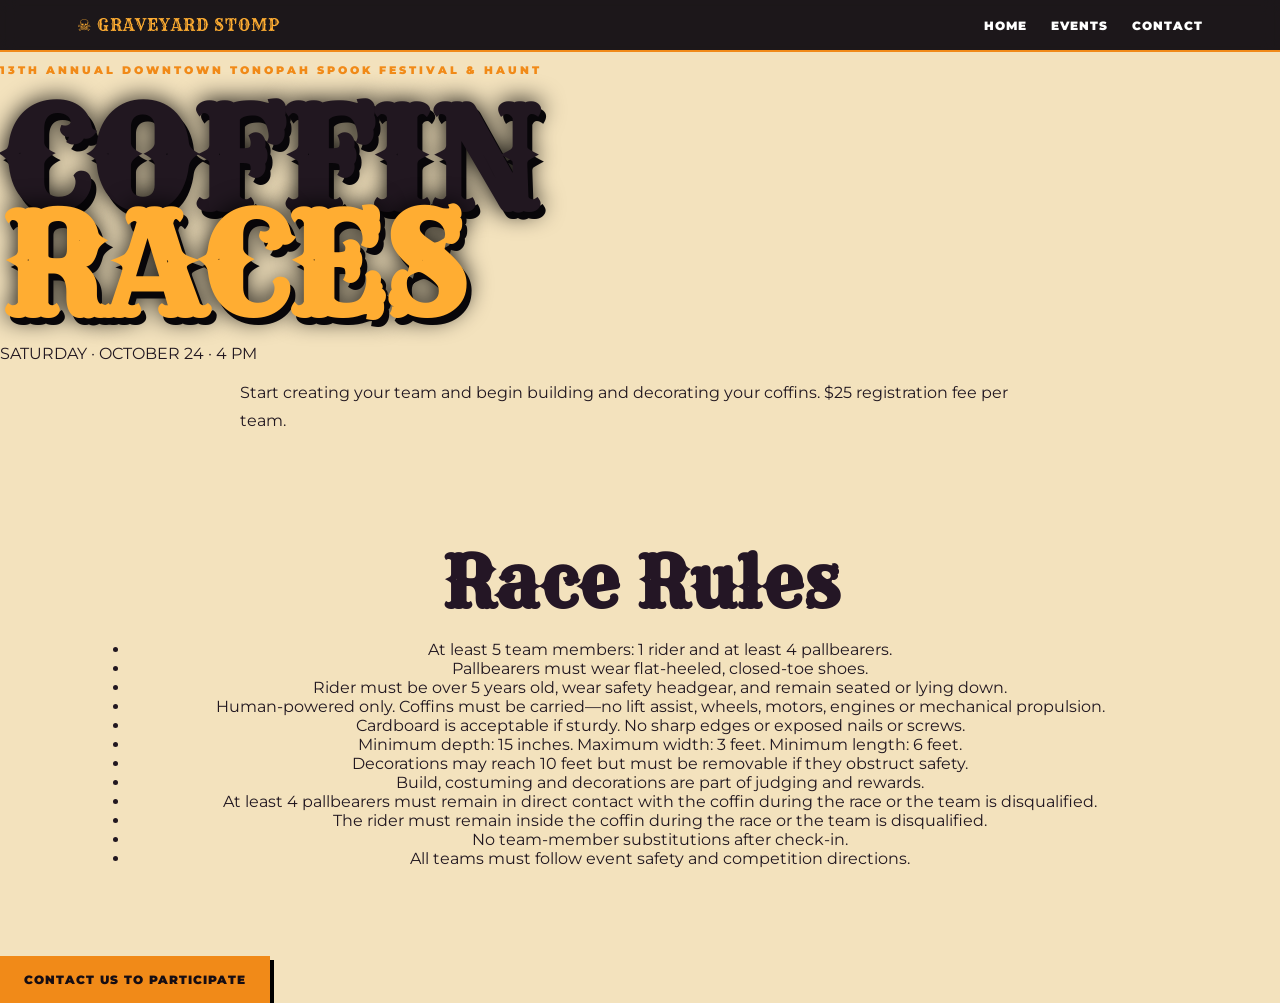
==== coffin-races.html @ 4c0f3818 "Add coffin-races.html event page" ====
<!doctype html><html><head><meta charset="utf-8"><meta name="viewport" content="width=device-width,initial-scale=1"><title>Coffin Races | Graveyard Stomp</title><link rel="stylesheet" href="styles.css"></head><body class="detail"><header class="nav"><a class="brand" href="index.html">☠ GRAVEYARD STOMP</a><nav><a href="index.html">Home</a><a href="index.html#events">Events</a><a href="index.html#contact">Contact</a></nav></header><main class="detailmain"><p class="eyebrow">13TH ANNUAL DOWNTOWN TONOPAH SPOOK FESTIVAL &amp; HAUNT</p><h1>COFFIN<br><em>RACES</em></h1><p class="bigdate">SATURDAY · OCTOBER 24 · 4 PM</p><p class="lead">Start creating your team and begin building and decorating your coffins. $25 registration fee per team.</p><section class="rulebox"><h2>Race Rules</h2><ul><li>At least 5 team members: 1 rider and at least 4 pallbearers.</li><li>Pallbearers must wear flat-heeled, closed-toe shoes.</li><li>Rider must be over 5 years old, wear safety headgear, and remain seated or lying down.</li><li>Human-powered only. Coffins must be carried—no lift assist, wheels, motors, engines or mechanical propulsion.</li><li>Cardboard is acceptable if sturdy. No sharp edges or exposed nails or screws.</li><li>Minimum depth: 15 inches. Maximum width: 3 feet. Minimum length: 6 feet.</li><li>Decorations may reach 10 feet but must be removable if they obstruct safety.</li><li>Build, costuming and decorations are part of judging and rewards.</li><li>At least 4 pallbearers must remain in direct contact with the coffin during the race or the team is disqualified.</li><li>The rider must remain inside the coffin during the race or the team is disqualified.</li><li>No team-member substitutions after check-in.</li><li>All teams must follow event safety and competition directions.</li></ul></section><a class="button" href="index.html#contact">CONTACT US TO PARTICIPATE</a></main></body></html>
---- styles.css ----
@import url('https://fonts.googleapis.com/css2?family=Rye&family=Special+Elite&family=Montserrat:wght@500;700;900&display=swap');:root{--orange:#f18a18;--orange2:#ffad32;--purple:#6b2b84;--deep:#120d15;--black:#080609;--cream:#f3e2bd;--paper:#ead4a4;--white:#fffaf0}*{box-sizing:border-box}html{scroll-behavior:smooth}body{margin:0;background:var(--cream);color:#211720;font-family:'Montserrat',Arial,sans-serif}a{color:inherit}.nav{position:sticky;top:0;z-index:20;background:#0b080ded;color:white;display:flex;justify-content:space-between;align-items:center;padding:15px 6%;border-bottom:2px solid var(--orange);backdrop-filter:blur(8px)}.brand{font-family:'Rye',Georgia,serif;text-decoration:none;letter-spacing:1px;color:var(--orange2)}.brand span{color:var(--cream)}nav{display:flex;gap:24px}nav a{text-decoration:none;font-size:12px;font-weight:900;text-transform:uppercase;letter-spacing:1px}nav a:hover{color:var(--orange)}.menu{display:none;background:none;border:0;color:var(--orange);font-size:25px}.hero{min-height:88vh;display:grid;place-items:center;text-align:center;color:white;position:relative;overflow:hidden;padding:80px 20px;background:radial-gradient(circle at 50% 22%,#5b286f 0 13%,#2a1733 28%,#130e17 55%,#080609 100%)}.hero:before{content:"";position:absolute;inset:0;background:repeating-linear-gradient(0deg,transparent 0 5px,#ffffff05 6px);opacity:.35}.moon{position:absolute;width:min(38vw,330px);height:min(38vw,330px);border-radius:50%;background:radial-gradient(circle at 35% 30%,#fff1b3,#e6ad45 65%,#c77a1e);top:9%;box-shadow:0 0 90px #f28c1855}.hero-copy{z-index:3}.eyebrow{font-size:11px;font-weight:900;letter-spacing:3px;color:var(--orange);text-transform:uppercase}h1{font-family:'Rye',Georgia,serif;font-size:clamp(62px,12vw,138px);line-height:.77;margin:30px 0 24px;letter-spacing:-2px;text-shadow:5px 7px 0 #080609,0 0 25px #000}h1 em{font-style:normal;color:var(--orange2)}.tagline{font-family:'Special Elite',Georgia,serif;font-size:clamp(23px,4vw,40px);margin:0;color:#ffe0a0}.tease{font-family:'Special Elite',Georgia,serif;color:#d8c9d9;font-size:17px}.cta{display:flex;gap:12px;justify-content:center;flex-wrap:wrap;margin-top:30px}.button{padding:14px 22px;background:var(--orange);color:#160d13;text-decoration:none;font-size:12px;font-weight:900;letter-spacing:1px;border:2px solid var(--orange);box-shadow:4px 4px 0 #000}.button.ghost{background:#0c080aaa;color:white}.button.purple{background:var(--purple);border-color:var(--purple);color:white}.desert{position:absolute;z-index:2;bottom:-3px;width:100%;height:21%;background:#080609;clip-path:polygon(0 52%,9% 38%,18% 53%,28% 25%,36% 50%,47% 31%,57% 50%,69% 22%,79% 46%,90% 28%,100% 48%,100% 100%,0 100%)}.desert b,.desert i{position:absolute;bottom:25%;font-size:35px;color:#261828}.desert b{left:17%}.desert i{right:20%}.desert span{position:absolute;left:7%;top:10%;color:#d38b32}section{padding:85px max(7%,20px);text-align:center;position:relative}h2{font-family:'Rye',Georgia,serif;font-size:clamp(38px,6vw,70px);line-height:1.02;margin:12px auto 22px;max-width:950px;color:#241625}h2 span{color:var(--purple)}.lead{max-width:800px;margin:15px auto;line-height:1.75;font-size:16px}.festival{background:linear-gradient(#f1dfb8,#e7c991);overflow:hidden}.festival:before,.festival:after{content:"✦";position:absolute;font-size:160px;color:#5d28640c}.festival:before{left:2%;top:10%}.festival:after{right:2%;bottom:0}.seal{width:94px;height:94px;border:3px double var(--purple);border-radius:50%;display:flex;flex-direction:column;justify-content:center;margin:0 auto 24px;font:900 34px/25px Georgia;color:var(--purple);transform:rotate(-5deg)}.seal span{font-size:13px}.seal small{font:900 9px Montserrat;letter-spacing:2px}.date{font-size:13px;font-weight:900;letter-spacing:1.5px;color:#5b266f}.highlights{display:flex;justify-content:center;gap:10px;flex-wrap:wrap;margin-top:30px}.highlights span{border:1px solid #8b6a4e;padding:9px 13px;font-size:10px;font-weight:900;letter-spacing:1px}.events{background:#f6ead0}.cards{display:grid;grid-template-columns:repeat(2,minmax(240px,1fr));gap:20px;max-width:1050px;margin:45px auto 0;text-align:left}.cards article{background:#fff9ea;padding:30px;border:1px solid #cbb893;border-top:5px solid var(--orange);box-shadow:7px 7px 0 #2b17251a;position:relative}.icon{font-size:38px;float:right;margin-left:10px}.kicker{font-size:9px;font-weight:900;letter-spacing:1.5px;color:#8c3c20}.cards h3{font-family:'Rye',Georgia,serif;font-size:25px;margin:7px 0 12px;color:var(--purple)}.cards p{line-height:1.55}.soon{display:block;margin-top:18px;padding-top:12px;border-top:1px dashed #bba987;font-family:'Special Elite',serif;font-size:13px}.haunt{background:linear-gradient(110deg,#160e19,#32163a);color:white;display:grid;grid-template-columns:1.2fr .8fr;gap:50px;align-items:center;text-align:left}.haunt h2{color:white;margin-left:0}.haunt p{line-height:1.7;max-width:700px}.haunt blockquote{font-family:'Rye',Georgia,serif;font-size:clamp(32px,5vw,62px);margin:0;color:#ead7ae;border-left:4px solid var(--orange);padding-left:28px}.haunt strong{color:var(--orange)}.dark{background:#0d090f;color:white}.dark h2{color:white}.dark .lead{color:#cfc3d0}.dark .cards article{background:#201624;border-color:#36263b}.dark .cards h3{color:var(--orange2)}.involvement{grid-template-columns:repeat(3,1fr)}.involvement a{color:#ffad32;font-size:12px;font-weight:900;text-transform:uppercase}.donation{background:linear-gradient(#ead4a4,#f3e2bd)}.donate{display:flex;gap:15px;justify-content:center;flex-wrap:wrap;margin:35px auto}.donate div{background:#fff8e9;border:2px solid var(--purple);min-width:210px;padding:22px;box-shadow:4px 4px 0 #6b2b8422}.donate strong,.donate b{display:block}.donate strong{color:var(--purple);font-size:11px;letter-spacing:2px}.donate b{margin-top:7px}.small{font-size:12px}.contact{background:#201324;color:white}.contact h2{color:var(--orange2)}.contact a{color:#fff0c7}.contact p{line-height:1.8}footer{background:#080609;color:#d8c8b2;padding:32px 6%;display:flex;gap:25px;justify-content:space-between;align-items:center;flex-wrap:wrap;border-top:3px solid var(--orange);font-size:11px}footer strong,footer small{display:block}footer strong{font-family:'Rye',Georgia,serif;color:var(--orange2);font-size:18px}footer small{margin-top:4px}@media(max-width:760px){.menu{display:block}nav{display:none;position:absolute;top:57px;left:0;right:0;background:#0b080d;padding:20px;flex-direction:column;text-align:center;border-bottom:2px solid var(--orange)}nav.open{display:flex}.hero{min-height:82vh}.moon{width:250px;height:250px}.cards,.involvement,.haunt{grid-template-columns:1fr}.haunt{text-align:center}.haunt h2{margin-left:auto}.haunt blockquote{text-align:left}.nav{padding:14px 20px}section{padding:65px 20px}h1{letter-spacing:-1px}.desert{height:14%}footer{justify-content:center;text-align:center}}

/* Approved Graveyard Stomp visual direction: no business logos */
.hero{border-bottom:7px solid #050305;box-shadow:inset 0 -35px 60px #000}.hero-copy{max-width:920px}.hero h1{filter:drop-shadow(0 7px 0 #000)}.western-note{font-family:'Special Elite',serif;font-size:13px;letter-spacing:1.4px;color:#c9a7cb;margin:18px auto 0;max-width:650px}.batfield{position:absolute;top:11%;left:7%;right:7%;font-size:36px;letter-spacing:70px;color:#050305;opacity:.85;transform:rotate(-7deg)}.cowboy{position:absolute;left:max(3%,20px);bottom:8%;width:190px;height:245px;z-index:4;filter:drop-shadow(8px 12px 5px #0009);transform:rotate(-4deg)}.cowboy .hat{position:absolute;top:0;left:6px;width:178px;height:63px;background:#09070a;border:4px solid #402247;border-radius:55% 55% 22% 22%;color:#f28c18;font-size:15px;padding-top:13px}.cowboy .hat:after{content:"";position:absolute;left:-25px;bottom:-12px;width:225px;height:24px;background:#09070a;border-radius:50%}.cowboy .skull{position:absolute;top:55px;left:39px;width:112px;height:115px;display:grid;place-items:center;font-size:91px;line-height:1;color:#ead5ad;text-shadow:2px 3px 0 #000}.cowboy .bandana{position:absolute;top:161px;left:49px;width:94px;height:77px;background:#9a391c;clip-path:polygon(0 0,100% 0,50% 100%);display:grid;place-items:start center;color:#f0a331;font-size:15px;padding-top:8px}.weathered-rule{background:#09060a;color:#b97025;border-top:2px solid #633376;border-bottom:2px solid #633376;padding:12px;text-align:center;font:700 10px/1 Montserrat,Arial;letter-spacing:4px;overflow:hidden;white-space:nowrap}.festival{background:linear-gradient(#e8d1a0,#d8b97e);border-bottom:10px solid #1a0e1d}.festival h2{text-shadow:1px 2px 0 #fff2}.seal{box-shadow:0 0 0 7px #6b2b8412}.events{background-color:#110b14;background-image:radial-gradient(circle at 20% 20%,#6b2b8422 0 1px,transparent 2px),linear-gradient(#140d17,#0c080e);color:#eee0c5}.events h2{color:#f3dca9}.events .cards article{background:linear-gradient(145deg,#211426,#130d17);border:1px solid #633376;border-top:5px solid var(--orange);color:#e9dbc1;box-shadow:8px 8px 0 #000}.events .cards h3{color:#ffad32}.events .soon{color:#bd9ac3;border-color:#583d5e}.mine-sign{display:inline-block;background:#1b111d;border:2px solid #7b4b29;box-shadow:inset 0 0 0 3px #130b14,5px 7px 0 #000;color:#e4b867;font-family:'Rye',serif;font-size:12px;letter-spacing:2px;padding:11px 20px;transform:rotate(-1.5deg);margin-bottom:20px}.event-intro{display:contents}.haunt{overflow:hidden;border-top:2px solid #6b2b84;border-bottom:2px solid #f18a18}.haunt:after{content:"TONOPAH";position:absolute;right:-40px;bottom:-35px;font:900 130px/1 Georgia;color:#ffffff05;letter-spacing:8px}.lantern{position:absolute;right:7%;top:10%;width:50px;height:65px;border:4px solid #0a060b;border-radius:8px;display:grid;place-items:center;color:#ffb237;background:#f28c1820;box-shadow:0 0 35px #f18a1866;font-size:25px}.dark{background-image:linear-gradient(#0c080eeb,#0c080ef5),repeating-linear-gradient(90deg,#fff 0 1px,transparent 1px 80px)}.donation{border-top:9px solid #1b0e1d}.contact{background:radial-gradient(circle at 50% 20%,#51235f,#201324 48%,#0d090f)}.final-mark{background:#0a070b;color:#f2d8a7;text-align:center;padding:55px 20px 30px;border-top:2px solid #6b2b84}.final-mark span{display:block;font-size:55px;color:#f18a18}.final-mark b{display:block;font:36px/1 'Rye',Georgia,serif;color:#ffad32;margin-top:8px}.final-mark small{display:block;margin-top:8px;letter-spacing:5px;color:#b996bd}@media(max-width:760px){.cowboy{width:115px;height:155px;left:-8px;bottom:5%;opacity:.72;transform:scale(.72) rotate(-4deg);transform-origin:bottom left}.batfield{font-size:24px;letter-spacing:30px}.western-note{padding:0 22px}.weathered-rule{font-size:8px;letter-spacing:2px}.lantern{opacity:.5}.final-mark b{font-size:27px}}
/* Hero cleanup after live visual review */
.hero-copy{position:relative;z-index:5;padding-bottom:55px}.hero h1{margin-top:24px}.hero .tagline,.hero .tease,.hero .western-note{position:relative;z-index:6}.hero .tagline{margin-top:12px}.hero .tease{margin-top:18px}.hero .western-note{margin-top:14px}.hero .cta{position:relative;z-index:7;margin-top:34px}.cowboy{display:none!important}@media(max-width:760px){.hero-copy{padding-bottom:25px}.hero .tagline{font-size:22px}.hero .tease{font-size:15px}.hero .western-note{font-size:11px;line-height:1.5}}
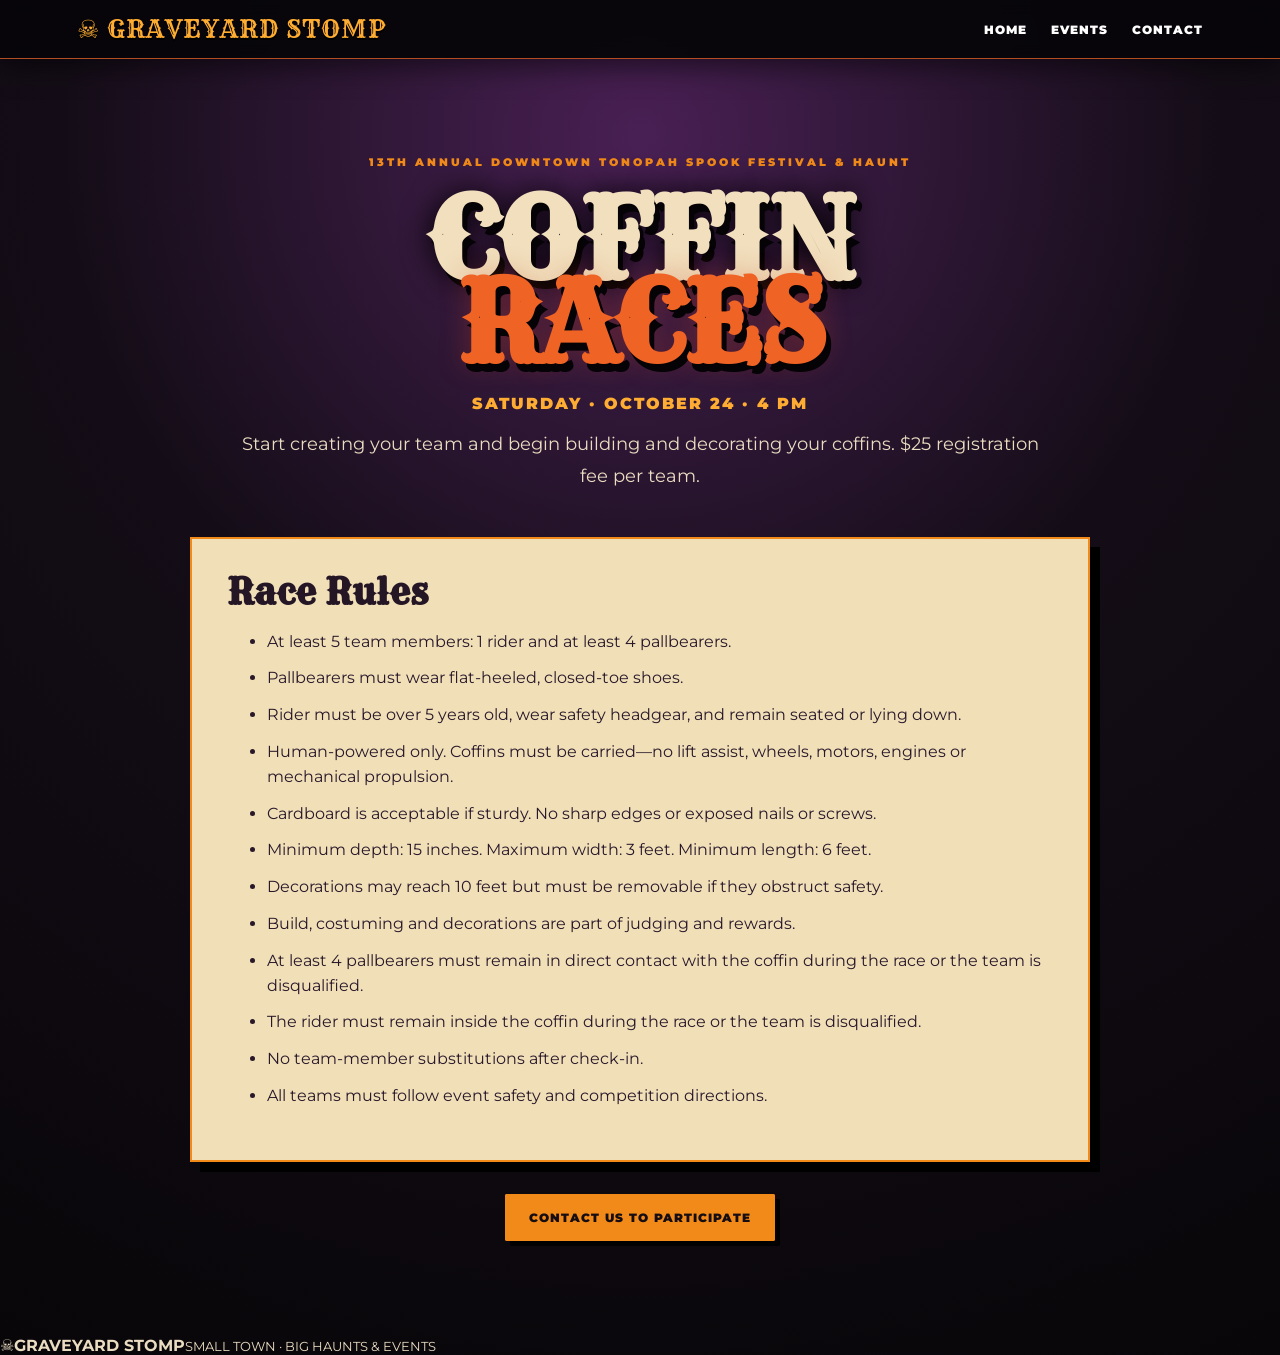
==== commit f6f2887b: "Extend cinematic Graveyard Stomp identity to coffin-races.html" ====
--- a/coffin-races.html
+++ b/coffin-races.html
@@ -1 +1 @@
-<!doctype html><html><head><meta charset="utf-8"><meta name="viewport" content="width=device-width,initial-scale=1"><title>Coffin Races | Graveyard Stomp</title><link rel="stylesheet" href="styles.css"></head><body class="detail"><header class="nav"><a class="brand" href="index.html">☠ GRAVEYARD STOMP</a><nav><a href="index.html">Home</a><a href="index.html#events">Events</a><a href="index.html#contact">Contact</a></nav></header><main class="detailmain"><p class="eyebrow">13TH ANNUAL DOWNTOWN TONOPAH SPOOK FESTIVAL &amp; HAUNT</p><h1>COFFIN<br><em>RACES</em></h1><p class="bigdate">SATURDAY · OCTOBER 24 · 4 PM</p><p class="lead">Start creating your team and begin building and decorating your coffins. $25 registration fee per team.</p><section class="rulebox"><h2>Race Rules</h2><ul><li>At least 5 team members: 1 rider and at least 4 pallbearers.</li><li>Pallbearers must wear flat-heeled, closed-toe shoes.</li><li>Rider must be over 5 years old, wear safety headgear, and remain seated or lying down.</li><li>Human-powered only. Coffins must be carried—no lift assist, wheels, motors, engines or mechanical propulsion.</li><li>Cardboard is acceptable if sturdy. No sharp edges or exposed nails or screws.</li><li>Minimum depth: 15 inches. Maximum width: 3 feet. Minimum length: 6 feet.</li><li>Decorations may reach 10 feet but must be removable if they obstruct safety.</li><li>Build, costuming and decorations are part of judging and rewards.</li><li>At least 4 pallbearers must remain in direct contact with the coffin during the race or the team is disqualified.</li><li>The rider must remain inside the coffin during the race or the team is disqualified.</li><li>No team-member substitutions after check-in.</li><li>All teams must follow event safety and competition directions.</li></ul></section><a class="button" href="index.html#contact">CONTACT US TO PARTICIPATE</a></main></body></html>+<!doctype html><html><head><meta charset="utf-8"><meta name="viewport" content="width=device-width,initial-scale=1"><title>Coffin Races | Graveyard Stomp</title><link rel="stylesheet" href="styles.css"></head><body class="detail"><header class="nav"><a class="brand" href="index.html">☠ GRAVEYARD STOMP</a><nav><a href="index.html">Home</a><a href="index.html#events">Events</a><a href="index.html#contact">Contact</a></nav></header><main class="detailmain"><p class="eyebrow">13TH ANNUAL DOWNTOWN TONOPAH SPOOK FESTIVAL &amp; HAUNT</p><h1>COFFIN<br><em>RACES</em></h1><p class="bigdate">SATURDAY · OCTOBER 24 · 4 PM</p><p class="lead">Start creating your team and begin building and decorating your coffins. $25 registration fee per team.</p><section class="rulebox"><h2>Race Rules</h2><ul><li>At least 5 team members: 1 rider and at least 4 pallbearers.</li><li>Pallbearers must wear flat-heeled, closed-toe shoes.</li><li>Rider must be over 5 years old, wear safety headgear, and remain seated or lying down.</li><li>Human-powered only. Coffins must be carried—no lift assist, wheels, motors, engines or mechanical propulsion.</li><li>Cardboard is acceptable if sturdy. No sharp edges or exposed nails or screws.</li><li>Minimum depth: 15 inches. Maximum width: 3 feet. Minimum length: 6 feet.</li><li>Decorations may reach 10 feet but must be removable if they obstruct safety.</li><li>Build, costuming and decorations are part of judging and rewards.</li><li>At least 4 pallbearers must remain in direct contact with the coffin during the race or the team is disqualified.</li><li>The rider must remain inside the coffin during the race or the team is disqualified.</li><li>No team-member substitutions after check-in.</li><li>All teams must follow event safety and competition directions.</li></ul></section><a class="button" href="index.html#contact">CONTACT US TO PARTICIPATE</a></main><div class="page-signoff"><span>☠</span><strong>GRAVEYARD STOMP</strong><small>SMALL TOWN · BIG HAUNTS &amp; EVENTS</small></div></body></html>
--- a/styles.css
+++ b/styles.css
@@ -3,4 +3,60 @@
 /* Approved Graveyard Stomp visual direction: no business logos */
 .hero{border-bottom:7px solid #050305;box-shadow:inset 0 -35px 60px #000}.hero-copy{max-width:920px}.hero h1{filter:drop-shadow(0 7px 0 #000)}.western-note{font-family:'Special Elite',serif;font-size:13px;letter-spacing:1.4px;color:#c9a7cb;margin:18px auto 0;max-width:650px}.batfield{position:absolute;top:11%;left:7%;right:7%;font-size:36px;letter-spacing:70px;color:#050305;opacity:.85;transform:rotate(-7deg)}.cowboy{position:absolute;left:max(3%,20px);bottom:8%;width:190px;height:245px;z-index:4;filter:drop-shadow(8px 12px 5px #0009);transform:rotate(-4deg)}.cowboy .hat{position:absolute;top:0;left:6px;width:178px;height:63px;background:#09070a;border:4px solid #402247;border-radius:55% 55% 22% 22%;color:#f28c18;font-size:15px;padding-top:13px}.cowboy .hat:after{content:"";position:absolute;left:-25px;bottom:-12px;width:225px;height:24px;background:#09070a;border-radius:50%}.cowboy .skull{position:absolute;top:55px;left:39px;width:112px;height:115px;display:grid;place-items:center;font-size:91px;line-height:1;color:#ead5ad;text-shadow:2px 3px 0 #000}.cowboy .bandana{position:absolute;top:161px;left:49px;width:94px;height:77px;background:#9a391c;clip-path:polygon(0 0,100% 0,50% 100%);display:grid;place-items:start center;color:#f0a331;font-size:15px;padding-top:8px}.weathered-rule{background:#09060a;color:#b97025;border-top:2px solid #633376;border-bottom:2px solid #633376;padding:12px;text-align:center;font:700 10px/1 Montserrat,Arial;letter-spacing:4px;overflow:hidden;white-space:nowrap}.festival{background:linear-gradient(#e8d1a0,#d8b97e);border-bottom:10px solid #1a0e1d}.festival h2{text-shadow:1px 2px 0 #fff2}.seal{box-shadow:0 0 0 7px #6b2b8412}.events{background-color:#110b14;background-image:radial-gradient(circle at 20% 20%,#6b2b8422 0 1px,transparent 2px),linear-gradient(#140d17,#0c080e);color:#eee0c5}.events h2{color:#f3dca9}.events .cards article{background:linear-gradient(145deg,#211426,#130d17);border:1px solid #633376;border-top:5px solid var(--orange);color:#e9dbc1;box-shadow:8px 8px 0 #000}.events .cards h3{color:#ffad32}.events .soon{color:#bd9ac3;border-color:#583d5e}.mine-sign{display:inline-block;background:#1b111d;border:2px solid #7b4b29;box-shadow:inset 0 0 0 3px #130b14,5px 7px 0 #000;color:#e4b867;font-family:'Rye',serif;font-size:12px;letter-spacing:2px;padding:11px 20px;transform:rotate(-1.5deg);margin-bottom:20px}.event-intro{display:contents}.haunt{overflow:hidden;border-top:2px solid #6b2b84;border-bottom:2px solid #f18a18}.haunt:after{content:"TONOPAH";position:absolute;right:-40px;bottom:-35px;font:900 130px/1 Georgia;color:#ffffff05;letter-spacing:8px}.lantern{position:absolute;right:7%;top:10%;width:50px;height:65px;border:4px solid #0a060b;border-radius:8px;display:grid;place-items:center;color:#ffb237;background:#f28c1820;box-shadow:0 0 35px #f18a1866;font-size:25px}.dark{background-image:linear-gradient(#0c080eeb,#0c080ef5),repeating-linear-gradient(90deg,#fff 0 1px,transparent 1px 80px)}.donation{border-top:9px solid #1b0e1d}.contact{background:radial-gradient(circle at 50% 20%,#51235f,#201324 48%,#0d090f)}.final-mark{background:#0a070b;color:#f2d8a7;text-align:center;padding:55px 20px 30px;border-top:2px solid #6b2b84}.final-mark span{display:block;font-size:55px;color:#f18a18}.final-mark b{display:block;font:36px/1 'Rye',Georgia,serif;color:#ffad32;margin-top:8px}.final-mark small{display:block;margin-top:8px;letter-spacing:5px;color:#b996bd}@media(max-width:760px){.cowboy{width:115px;height:155px;left:-8px;bottom:5%;opacity:.72;transform:scale(.72) rotate(-4deg);transform-origin:bottom left}.batfield{font-size:24px;letter-spacing:30px}.western-note{padding:0 22px}.weathered-rule{font-size:8px;letter-spacing:2px}.lantern{opacity:.5}.final-mark b{font-size:27px}}
 /* Hero cleanup after live visual review */
-.hero-copy{position:relative;z-index:5;padding-bottom:55px}.hero h1{margin-top:24px}.hero .tagline,.hero .tease,.hero .western-note{position:relative;z-index:6}.hero .tagline{margin-top:12px}.hero .tease{margin-top:18px}.hero .western-note{margin-top:14px}.hero .cta{position:relative;z-index:7;margin-top:34px}.cowboy{display:none!important}@media(max-width:760px){.hero-copy{padding-bottom:25px}.hero .tagline{font-size:22px}.hero .tease{font-size:15px}.hero .western-note{font-size:11px;line-height:1.5}}+.hero-copy{position:relative;z-index:5;padding-bottom:55px}.hero h1{margin-top:24px}.hero .tagline,.hero .tease,.hero .western-note{position:relative;z-index:6}.hero .tagline{margin-top:12px}.hero .tease{margin-top:18px}.hero .western-note{margin-top:14px}.hero .cta{position:relative;z-index:7;margin-top:34px}.cowboy{display:none!important}@media(max-width:760px){.hero-copy{padding-bottom:25px}.hero .tagline{font-size:22px}.hero .tease{font-size:15px}.hero .western-note{font-size:11px;line-height:1.5}}
+.cardlink{display:block;margin-top:18px;padding-top:12px;border-top:1px dashed #6b4d70;color:#ffad32!important;text-decoration:none;font-size:12px;font-weight:900;text-transform:uppercase}.detail{background:radial-gradient(circle at 50% 10%,#492054,#140d17 42%,#080609);color:#eadcc1;min-height:100vh}.detailmain{max-width:950px;margin:auto;padding:85px 25px 110px;text-align:center}.detailmain h1{font-size:clamp(54px,10vw,110px);margin:30px 0}.detailmain .bigdate{color:#ffad32;font-weight:900;letter-spacing:2px}.detailmain .lead{font-size:18px}.rulebox{margin:45px auto;text-align:left;background:#f1dfb8;color:#28182a;border:2px solid #f18a18;box-shadow:10px 10px 0 #000;padding:35px}.rulebox h2{font-size:35px;margin:0 0 20px;text-align:left}.rulebox li{margin:12px 0;line-height:1.55}.rulebox a{color:#6b2b84;font-weight:900}.awardgrid{display:grid;grid-template-columns:repeat(3,1fr);gap:10px;margin:25px 0}.awardgrid b{text-align:center;background:#6b2b84;color:#fff;padding:20px 10px}@media(max-width:600px){.awardgrid{grid-template-columns:1fr}.rulebox{padding:24px}.detailmain{padding-top:55px}}
+.application-title{font-size:clamp(40px,7vw,80px)!important;line-height:1.15!important}.application-panel{max-width:750px}.application-panel h2{font-size:30px}.application-panel form{display:grid;gap:18px;margin-top:25px}.field{display:flex;flex-direction:column;gap:7px;font-size:13px;font-weight:800}.field input:not([type=checkbox]),.field textarea,.field select{font:500 15px Montserrat,Arial,sans-serif;width:100%;padding:13px;background:#fffaf0;color:#241625;border:2px solid #a88b66;border-radius:3px}.field input:focus,.field textarea:focus,.field select:focus{outline:3px solid #d3a2e4}.field legend{font-weight:900;margin-bottom:10px}.field label{font-weight:500;margin:7px 0}.field input[type=checkbox]{margin-right:7px;accent-color:#6b2b84}.application-panel button{cursor:pointer;text-align:center;max-width:350px}.privacy-note{font-size:12px;line-height:1.65;border-top:1px solid #b89c74;padding-top:15px}.form-status{font-weight:800;color:#542068;line-height:1.5}.detailmain>a.button.ghost{display:inline-block;border-color:#f18a18}
+
+.faq-list{max-width:840px;margin:30px auto;text-align:left}.faq-list details{background:#fff7e4;border:2px solid #be9254;margin:12px 0;box-shadow:4px 4px 0 #342039}.faq-list summary{padding:19px 22px;font-weight:900;cursor:pointer;list-style-position:inside}.faq-list details[open] summary{color:#6b2b84}.faq-list details p{padding:0 22px 20px;margin:0;line-height:1.7}.faq-list a{color:#612575;font-weight:900}.download-note{font-size:13px;color:#ead4a4;line-height:1.6}.faq-list summary:focus-visible{outline:3px solid #f18a18;outline-offset:3px}@media(prefers-reduced-motion:reduce){html{scroll-behavior:auto}}
+
+
+/* 2026 cinematic visual upgrade */
+:root{--ember:#f26419;--sunset:#ff8a22;--violet:#8a3ca1;--night:#08060b;--bone:#f1dfbd}
+body{background:#09070b;color:#211720}
+.nav{background:#070609f2;border-bottom:1px solid #b54d22;box-shadow:0 8px 28px #0008;padding-top:13px;padding-bottom:13px}
+.brand{font-size:clamp(17px,2vw,25px);text-shadow:0 2px 0 #000}
+.hero{min-height:92vh;background:
+radial-gradient(circle at 50% 23%,#f3c77c 0 8%,#b97c48 8.5% 13%,transparent 13.5%),
+radial-gradient(ellipse at 77% 46%,#6c2d6c99 0 10%,transparent 31%),
+linear-gradient(180deg,#120c1d 0%,#21112c 42%,#35152f 64%,#0a070c 100%);
+isolation:isolate}
+.hero:after{content:"";position:absolute;inset:auto 0 0;height:43%;z-index:1;background:
+linear-gradient(167deg,transparent 0 34%,#0a080b 35% 100%);
+clip-path:polygon(0 52%,8% 44%,15% 55%,24% 35%,31% 49%,39% 31%,48% 51%,58% 37%,67% 53%,75% 32%,84% 49%,92% 36%,100% 48%,100% 100%,0 100%)}
+.hero-copy{padding:44px 55px 78px;background:radial-gradient(ellipse,#08060aaa 0 38%,transparent 72%);position:relative}
+.hero-copy:before,.hero-copy:after{content:"✦";position:absolute;top:49%;font-size:26px;color:var(--orange);opacity:.8}.hero-copy:before{left:1%}.hero-copy:after{right:1%}
+h1{font-size:clamp(70px,12vw,150px);line-height:.75;color:var(--bone);text-shadow:5px 8px 0 #050305,0 0 30px #000}
+h1 em{color:#ef6324;text-shadow:5px 8px 0 #050305,0 0 28px #c6401f55}
+.tagline{text-transform:uppercase;letter-spacing:4px;font-size:clamp(17px,2.4vw,29px)}
+.tease{font-size:clamp(16px,2vw,22px);color:#f2dfc1}
+.button{border-radius:2px;box-shadow:5px 5px 0 #000;transition:transform .16s ease,filter .16s ease}.button:hover{transform:translate(-2px,-2px);filter:brightness(1.12)}
+.weathered-rule{padding:15px;background:#09070a;color:#d67a32;border-color:#5e2c6d}
+.festival{background:
+linear-gradient(#0000000b,#0000000b),
+repeating-linear-gradient(90deg,#ead4a4 0 3px,#e6cc98 4px 7px)}
+.festival h2{font-size:clamp(44px,6vw,76px)}
+.events{padding-top:105px;padding-bottom:110px}
+.events:before{content:"";position:absolute;inset:0;pointer-events:none;background:radial-gradient(circle at 50% 0,#71316f33,transparent 42%)}
+.mine-sign{display:inline-block;padding:12px 28px;border:2px solid #8f5a34;background:#1a1014;box-shadow:5px 6px 0 #000;transform:rotate(-1deg);font-family:'Special Elite',serif;color:#e6c99d;letter-spacing:2px}
+.cards{gap:24px}
+.events .cards article{overflow:hidden;min-height:265px;background:linear-gradient(145deg,#24162a,#100b13);border:1px solid #5f3a63;border-top:5px solid #e86121;box-shadow:10px 12px 0 #0008}
+.events .cards article:after{content:"";position:absolute;width:130px;height:130px;border:1px solid #f18a1825;border-radius:50%;right:-55px;bottom:-65px}
+.events .cards h3{font-size:29px;color:#f08a30}
+.cardlink{display:inline-block;margin-top:12px;color:#f4bf67;font-weight:900;text-transform:uppercase;font-size:11px;letter-spacing:.8px}
+.haunt{background:radial-gradient(circle at 15% 45%,#70346a55,transparent 28%),linear-gradient(110deg,#0b080e,#29142f 58%,#100a13);border-top:1px solid #a65128;border-bottom:1px solid #5f326b}
+.dark{background:radial-gradient(circle at 50% 0,#71316f38,transparent 36%),#0a080c}
+.dark .cards article{background:linear-gradient(160deg,#231628,#120c16);border:1px solid #5b3961;border-top:4px solid #e86422;box-shadow:8px 10px 0 #0008}
+.donation{background:repeating-linear-gradient(90deg,#e8d1a1 0 4px,#dfc28d 5px 9px)}
+.contact{background:radial-gradient(circle at 50% 15%,#71316f55,transparent 45%),#100a14;border-top:1px solid #6d3a77}
+.final-mark{background:#080609;color:#e4c493;text-align:center;padding:34px 20px 28px;border-top:1px solid #a74b25}.final-mark span,.final-mark b,.final-mark small{display:block}.final-mark span{font-size:38px}.final-mark b{font-family:'Rye',serif;color:#ef7729;font-size:25px;margin:5px}.final-mark small{letter-spacing:4px;font-size:9px}
+.faq-list{max-width:850px;margin:35px auto;text-align:left}.faq-list details{border-bottom:1px solid #9c805f;padding:15px 3px}.faq-list summary{cursor:pointer;font-weight:900;color:#54255f}.faq-list p{line-height:1.65}
+@media(max-width:760px){.hero-copy{padding:35px 10px 70px}.hero-copy:before,.hero-copy:after{display:none}.hero{min-height:86vh}.tagline{letter-spacing:2px}.events{padding-top:75px;padding-bottom:75px}}
+
+
+.nav-cta{background:#e86422;color:#0a070b!important;padding:10px 14px;margin-top:-10px;margin-bottom:-10px;box-shadow:3px 3px 0 #000;border:1px solid #ff9a47}
+.town-strip{padding:0;background:#080609;color:#ead6b0;display:grid;grid-template-columns:repeat(3,1fr);border-top:1px solid #a64d29;border-bottom:1px solid #5b2d68}
+.town-strip div{min-height:145px;padding:35px 24px;display:flex;flex-direction:column;justify-content:center;border-right:1px solid #38213e;background:radial-gradient(circle at 50% 120%,#75335e44,transparent 55%)}
+.town-strip div:last-child{border-right:0}.town-strip span{font:12px 'Special Elite',serif;letter-spacing:3px;color:#e66d2b}.town-strip b{font:clamp(19px,2.5vw,31px) 'Rye',Georgia,serif;margin-top:9px;text-shadow:3px 3px 0 #000}
+.final-call{background:radial-gradient(circle at 50% 20%,#7d356e55,transparent 45%),linear-gradient(#130d18,#09070b);color:#f2e2c5;border-top:1px solid #a64d29;border-bottom:1px solid #5d3268;padding-top:100px;padding-bottom:100px}
+.final-call h2{color:#f0d7a7;text-shadow:3px 4px 0 #000}.final-call>p:not(.eyebrow){max-width:720px;margin:0 auto;line-height:1.8}.final-call .ghost{border-color:#8a3ca1}
+@media(max-width:760px){.nav-cta{margin:0}.town-strip{grid-template-columns:1fr}.town-strip div{min-height:110px;border-right:0;border-bottom:1px solid #38213e;padding:25px 18px}.final-call{padding-top:70px;padding-bottom:70px}}
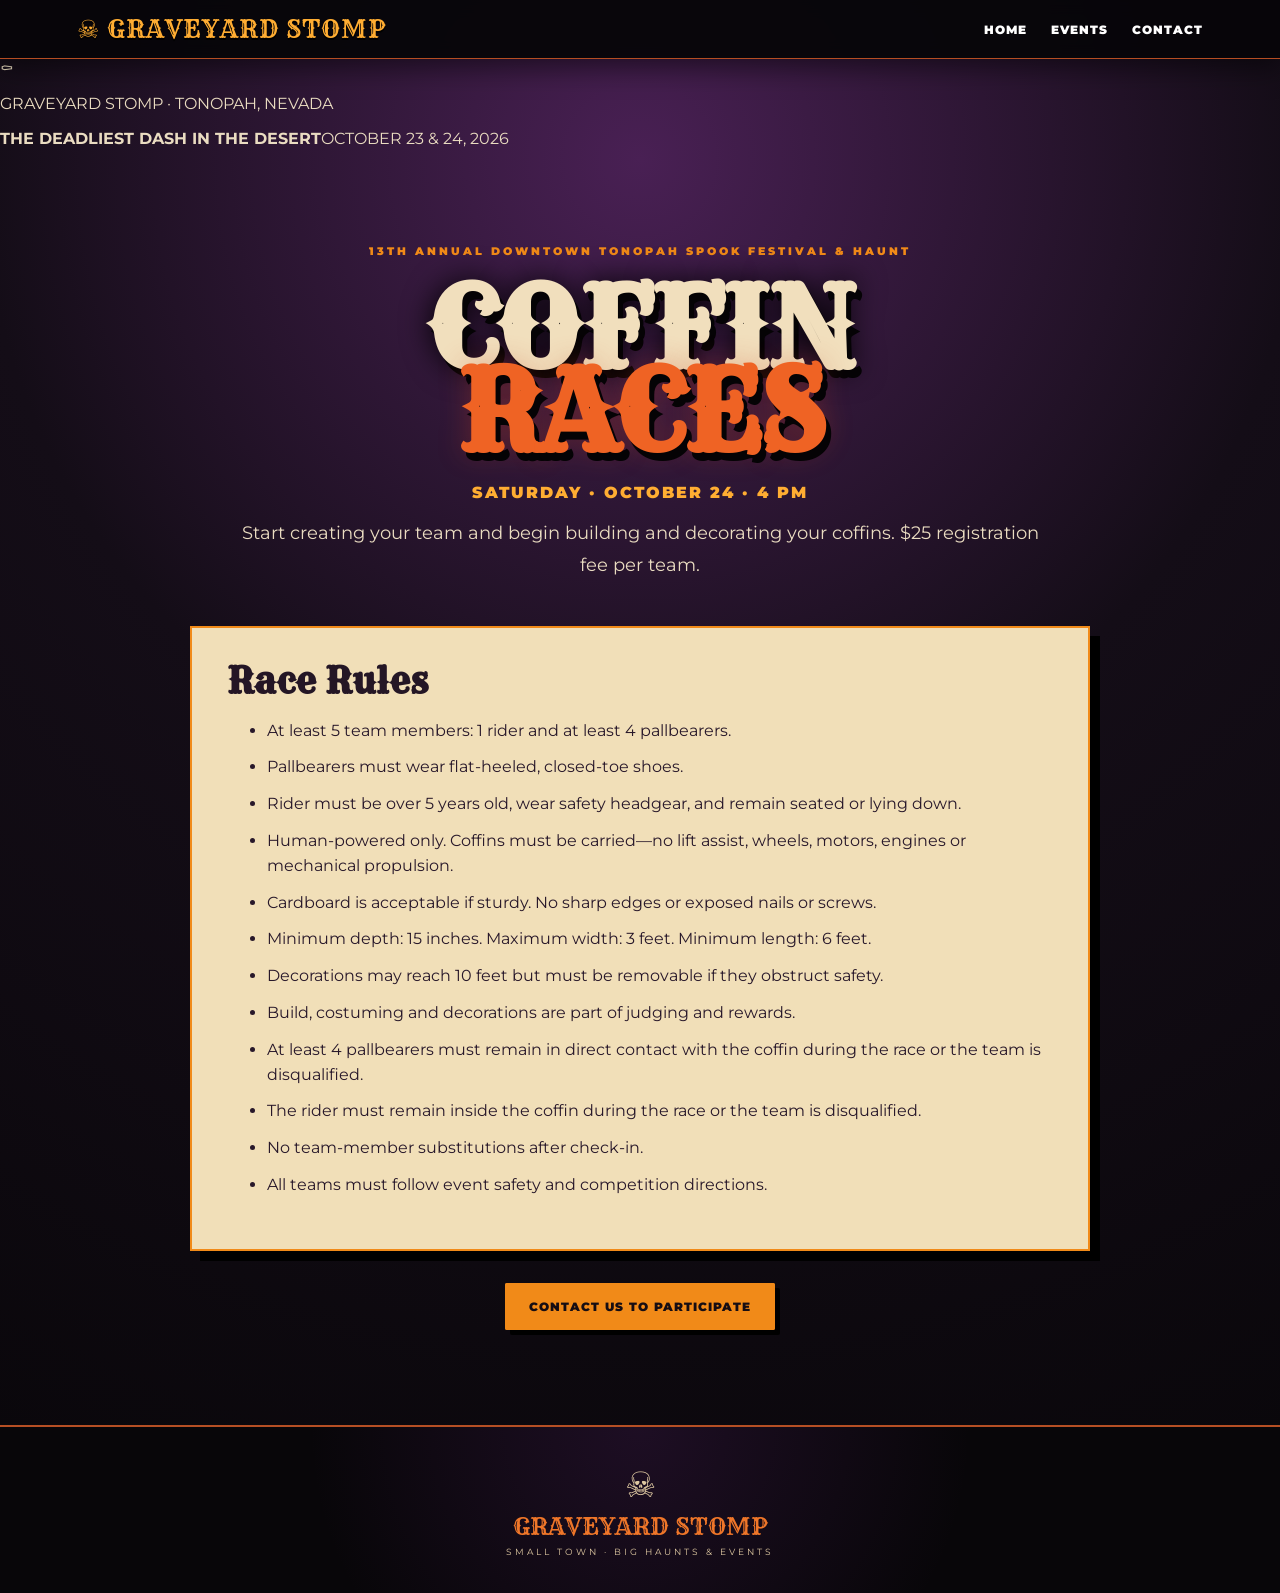
==== commit 62696736: "Add cinematic event banner to coffin-races.html" ====
--- a/coffin-races.html
+++ b/coffin-races.html
@@ -1 +1 @@
-<!doctype html><html><head><meta charset="utf-8"><meta name="viewport" content="width=device-width,initial-scale=1"><title>Coffin Races | Graveyard Stomp</title><link rel="stylesheet" href="styles.css"></head><body class="detail"><header class="nav"><a class="brand" href="index.html">☠ GRAVEYARD STOMP</a><nav><a href="index.html">Home</a><a href="index.html#events">Events</a><a href="index.html#contact">Contact</a></nav></header><main class="detailmain"><p class="eyebrow">13TH ANNUAL DOWNTOWN TONOPAH SPOOK FESTIVAL &amp; HAUNT</p><h1>COFFIN<br><em>RACES</em></h1><p class="bigdate">SATURDAY · OCTOBER 24 · 4 PM</p><p class="lead">Start creating your team and begin building and decorating your coffins. $25 registration fee per team.</p><section class="rulebox"><h2>Race Rules</h2><ul><li>At least 5 team members: 1 rider and at least 4 pallbearers.</li><li>Pallbearers must wear flat-heeled, closed-toe shoes.</li><li>Rider must be over 5 years old, wear safety headgear, and remain seated or lying down.</li><li>Human-powered only. Coffins must be carried—no lift assist, wheels, motors, engines or mechanical propulsion.</li><li>Cardboard is acceptable if sturdy. No sharp edges or exposed nails or screws.</li><li>Minimum depth: 15 inches. Maximum width: 3 feet. Minimum length: 6 feet.</li><li>Decorations may reach 10 feet but must be removable if they obstruct safety.</li><li>Build, costuming and decorations are part of judging and rewards.</li><li>At least 4 pallbearers must remain in direct contact with the coffin during the race or the team is disqualified.</li><li>The rider must remain inside the coffin during the race or the team is disqualified.</li><li>No team-member substitutions after check-in.</li><li>All teams must follow event safety and competition directions.</li></ul></section><a class="button" href="index.html#contact">CONTACT US TO PARTICIPATE</a></main><div class="page-signoff"><span>☠</span><strong>GRAVEYARD STOMP</strong><small>SMALL TOWN · BIG HAUNTS &amp; EVENTS</small></div></body></html>+<!doctype html><html><head><meta charset="utf-8"><meta name="viewport" content="width=device-width,initial-scale=1"><title>Coffin Races | Graveyard Stomp</title><link rel="stylesheet" href="styles.css"></head><body class="detail"><header class="nav"><a class="brand" href="index.html">☠ GRAVEYARD STOMP</a><nav><a href="index.html">Home</a><a href="index.html#events">Events</a><a href="index.html#contact">Contact</a></nav></header><div class="event-banner event-coffin"><div class="event-banner-art" aria-hidden="true">⚰</div><p>GRAVEYARD STOMP · TONOPAH, NEVADA</p><strong>THE DEADLIEST DASH IN THE DESERT</strong><span>OCTOBER 23 &amp; 24, 2026</span></div><main class="detailmain"><p class="eyebrow">13TH ANNUAL DOWNTOWN TONOPAH SPOOK FESTIVAL &amp; HAUNT</p><h1>COFFIN<br><em>RACES</em></h1><p class="bigdate">SATURDAY · OCTOBER 24 · 4 PM</p><p class="lead">Start creating your team and begin building and decorating your coffins. $25 registration fee per team.</p><section class="rulebox"><h2>Race Rules</h2><ul><li>At least 5 team members: 1 rider and at least 4 pallbearers.</li><li>Pallbearers must wear flat-heeled, closed-toe shoes.</li><li>Rider must be over 5 years old, wear safety headgear, and remain seated or lying down.</li><li>Human-powered only. Coffins must be carried—no lift assist, wheels, motors, engines or mechanical propulsion.</li><li>Cardboard is acceptable if sturdy. No sharp edges or exposed nails or screws.</li><li>Minimum depth: 15 inches. Maximum width: 3 feet. Minimum length: 6 feet.</li><li>Decorations may reach 10 feet but must be removable if they obstruct safety.</li><li>Build, costuming and decorations are part of judging and rewards.</li><li>At least 4 pallbearers must remain in direct contact with the coffin during the race or the team is disqualified.</li><li>The rider must remain inside the coffin during the race or the team is disqualified.</li><li>No team-member substitutions after check-in.</li><li>All teams must follow event safety and competition directions.</li></ul></section><a class="button" href="index.html#contact">CONTACT US TO PARTICIPATE</a></main><div class="page-signoff"><span>☠</span><strong>GRAVEYARD STOMP</strong><small>SMALL TOWN · BIG HAUNTS &amp; EVENTS</small></div></body></html>
--- a/styles.css
+++ b/styles.css
@@ -60,3 +60,44 @@
 .final-call{background:radial-gradient(circle at 50% 20%,#7d356e55,transparent 45%),linear-gradient(#130d18,#09070b);color:#f2e2c5;border-top:1px solid #a64d29;border-bottom:1px solid #5d3268;padding-top:100px;padding-bottom:100px}
 .final-call h2{color:#f0d7a7;text-shadow:3px 4px 0 #000}.final-call>p:not(.eyebrow){max-width:720px;margin:0 auto;line-height:1.8}.final-call .ghost{border-color:#8a3ca1}
 @media(max-width:760px){.nav-cta{margin:0}.town-strip{grid-template-columns:1fr}.town-strip div{min-height:110px;border-right:0;border-bottom:1px solid #38213e;padding:25px 18px}.final-call{padding-top:70px;padding-bottom:70px}}
+
+
+/* Shared cinematic identity for event and application pages */
+.page-atmosphere{min-height:92px;background:radial-gradient(circle at 50% 120%,#7b346e55,transparent 55%),linear-gradient(180deg,#100b16,#080609);border-bottom:1px solid #a64d29;color:#dca25b;display:flex;align-items:center;justify-content:center;gap:22px;font:700 10px Montserrat,Arial;letter-spacing:4px;text-align:center}
+.page-atmosphere span{font-size:31px;color:#e8c28c}.page-atmosphere i{font-size:18px;color:#e86121}.page-atmosphere b{font-weight:900}
+.page-signoff{background:radial-gradient(circle at 50% 0,#6b2b8438,transparent 50%),#080609;color:#dfc9a2;text-align:center;padding:36px 20px;border-top:2px solid #b64f24}
+.page-signoff span,.page-signoff strong,.page-signoff small{display:block}.page-signoff span{font-size:35px}.page-signoff strong{font:24px 'Rye',Georgia,serif;color:#ef7629;margin:5px 0}.page-signoff small{font-size:9px;letter-spacing:3px}
+body:has(.page-atmosphere) main{position:relative}body:has(.page-atmosphere) main:before{content:"";position:absolute;inset:0;pointer-events:none;background:linear-gradient(90deg,#6b2b8408,transparent 20% 80%,#f18a1808)}
+@media(max-width:760px){.page-atmosphere{min-height:75px;gap:12px;letter-spacing:2px}.page-atmosphere span{font-size:24px}}
+
+/* Real hosted artwork, rather than mockup-only styling */
+.hero{background-image:linear-gradient(90deg,#09060dc9 0%,#09060d77 45%,#09060d88 100%),url('assets/tonopah-western-night.svg');background-size:cover;background-position:center center}
+.hero .moon,.hero .desert,.hero .batfield{display:none}
+.hero:after{display:none}
+.hero-copy{background:radial-gradient(ellipse,#09060db8 0 34%,transparent 78%);text-shadow:0 3px 15px #000;max-width:1040px}
+@media(max-width:760px){.hero{background-position:32% center}.hero-copy{background:#09060d9c;padding:55px 12px 75px}}
+
+/* Approved cinematic artwork uploaded by organizer */
+.hero{background-image:linear-gradient(90deg,rgba(5,3,9,.10),rgba(5,3,9,.08)),url('assets/graveyard-stomp-hero%20%281%29.jpg')!important;background-size:cover!important;background-position:center center!important}
+.hero .moon,.hero .desert,.hero .batfield{display:none!important}
+@media(max-width:760px){.hero{background-position:40% center!important}}
+
+
+/* Correct approved poster-style hero: hide duplicate live lettering, preserve accessible links */
+.hero{background-image:url('assets/graveyard-stomp-hero%20%281%29.jpg')!important;background-size:100% 100%!important;background-position:center!important;min-height:0!important;height:auto!important;aspect-ratio:1536/1024!important;padding:0!important;position:relative!important}
+.hero .hero-copy{position:absolute!important;inset:0!important;max-width:none!important;width:100%!important;background:none!important;padding:0!important;margin:0!important;display:block!important;transform:none!important;pointer-events:none!important}
+.hero .hero-copy>*{visibility:hidden!important}
+.hero .hero-copy .cta{visibility:visible!important;position:absolute!important;left:30%!important;right:25%!important;top:78%!important;height:12%!important;display:flex!important;gap:2%!important;pointer-events:auto!important;margin:0!important}
+.hero .hero-copy .cta a{visibility:visible!important;display:block!important;flex:1!important;opacity:0!important;height:100%!important;padding:0!important;border:0!important;box-shadow:none!important}
+.hero .stars,.hero .moon,.hero .desert,.hero .batfield{display:none!important}
+@media(max-width:760px){.hero{background-size:100% 100%!important;background-position:center!important}.hero .hero-copy .cta{left:30%!important;right:25%!important;top:78%!important}}
+
+
+/* Final poster hero: crop the baked-in navigation and use only one real navigation bar */
+.hero-poster{display:block;position:relative;width:100%;height:auto;aspect-ratio:1536/914;background:#08060b url('assets/graveyard-stomp-hero%20%281%29.jpg') center bottom / 100% auto no-repeat;border-bottom:2px solid #c76828}
+.hero-poster .sr-only{position:absolute;width:1px;height:1px;padding:0;margin:-1px;overflow:hidden;clip:rect(0,0,0,0);white-space:nowrap;border:0}
+.hero-poster .poster-link{position:absolute;display:block;top:76%;height:9%;z-index:2;border-radius:4px}
+.hero-poster .poster-enter{left:30%;width:21%}
+.hero-poster .poster-join{left:52%;width:21%}
+.hero-poster .poster-link:focus-visible{outline:4px solid #fff;outline-offset:3px}
+@media(max-width:760px){.hero-poster{min-height:0;aspect-ratio:1536/914}.hero-poster .poster-link{top:76%}}
